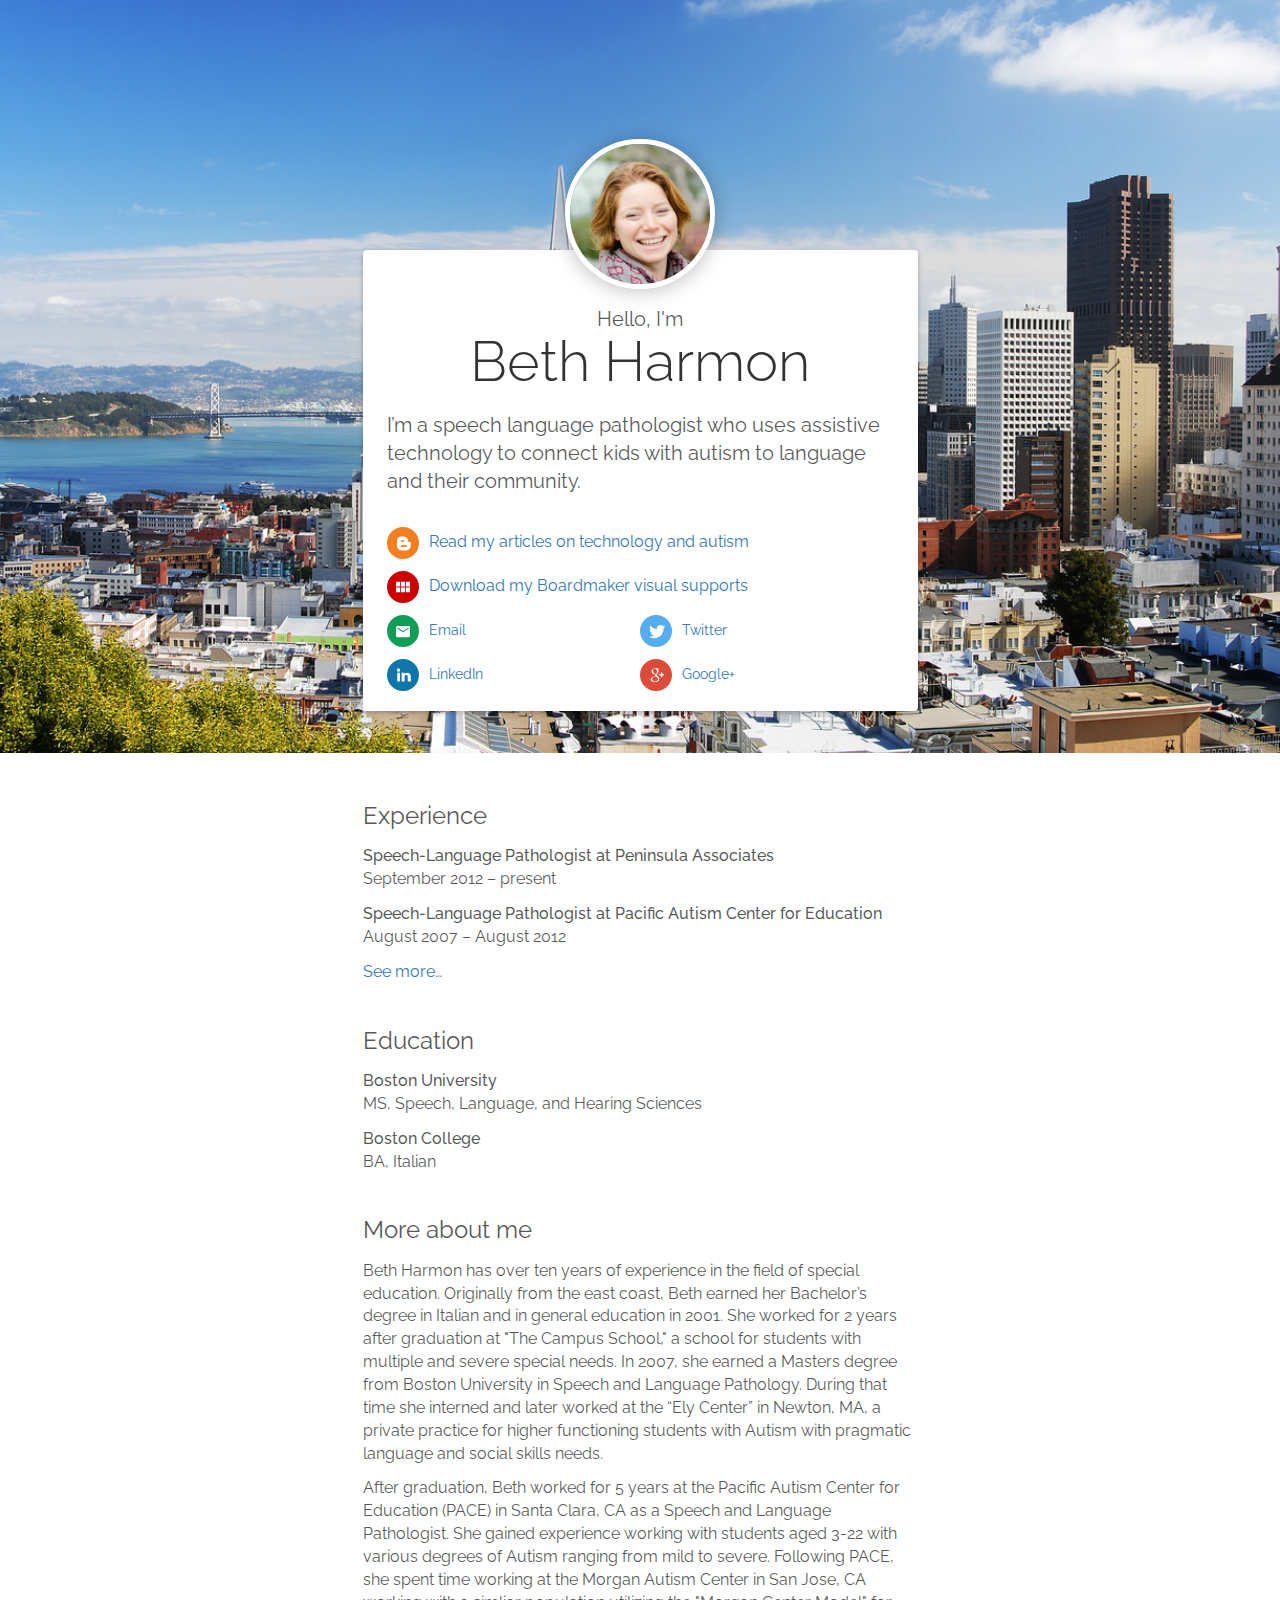
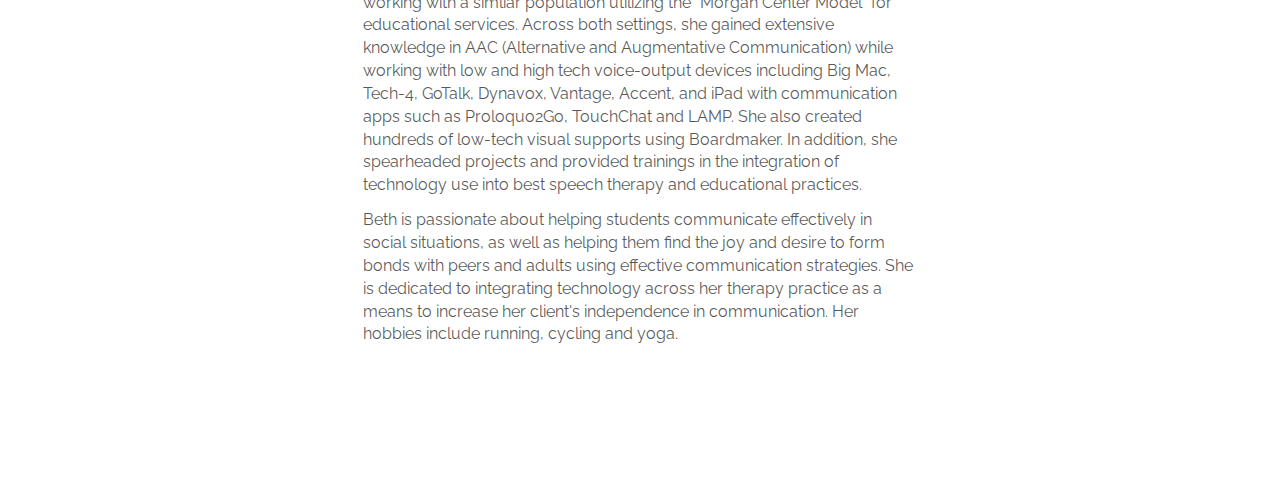
==== index.html @ adaf6c37 "First pages commit" ====
<!DOCTYPE html>
<html lang="en">
  <head>
    <meta charset="utf-8">
    <meta http-equiv="X-UA-Compatible" content="IE=edge">
    <meta name="viewport" content="width=device-width, initial-scale=1">
    <title>Beth Harmon</title>

    <!-- Raleway font -->
    <link href='http://fonts.googleapis.com/css?family=Raleway:400,300,500' rel='stylesheet' type='text/css'>

    <!-- Bootstrap CSS -->
    <link rel="stylesheet" href="https://netdna.bootstrapcdn.com/bootstrap/3.1.1/css/bootstrap.min.css">

    <link rel="stylesheet" href="harmon.css">

    <!-- HTML5 Shim and Respond.js IE8 support of HTML5 elements and media queries -->
    <!-- WARNING: Respond.js doesn't work if you view the page via file:// -->
    <!--[if lt IE 9]>
      <script src="https://oss.maxcdn.com/libs/html5shiv/3.7.0/html5shiv.js"></script>
      <script src="https://oss.maxcdn.com/libs/respond.js/1.4.2/respond.min.js"></script>
    <![endif]-->
  </head>
  <body>
    <div id="jumbotron">
      <div class="container">
        <div class="row">
          <div class="col-sm-8 col-sm-offset-2 col-md-6 col-md-offset-3">
            <div class="card">
              <div id="profile">
                <img src="img/profile.jpg">
              </div>

              <h1>
                <small>Hello, I'm</small>
                Beth Harmon
              </h1>

              <div class="space"></div>

              <p class="lead">
                I’m a speech language pathologist who uses assistive technology to
                connect kids with autism to language and their community.
              </p>

              <div class="space"></div>

              <p>
                <img src="img/icon-blogger.svg" style="height:32px;margin-right:6px;">
                <a href="http://syncupautism.blogspot.com/">Read my articles on technology and autism</a>
              </p>

              <p>
                <img src="img/icon-boardmaker.svg" style="height:32px;margin-right:6px;">
                <a href="https://www.boardmakerachieve.com/Community/FriendsProfile/156926/Elizabeth-Harmon">
                  Download my Boardmaker visual supports
                </a>
              </p>

              <ul id="action-links">
                <li>
                  <img src="img/icon-email.svg" style="height:32px;margin-right:6px;">
                  <a href="mailto:elizabethharmonslp@gmail.com">
                    Email
                  </a>
                </li>
                <li>
                  <img src="img/icon-twitter.svg" style="height:32px;margin-right:6px;">
                  <a href="https://twitter.com/syncupautism">
                    Twitter
                  </a>
                </li>
                <li>
                  <img src="img/icon-linkedin.svg" style="height:32px;margin-right:6px;">
                  <a href="http://www.linkedin.com/in/bethharmon">
                    LinkedIn
                  </a>
                </li>
                <li>
                  <img src="img/icon-gplus.svg" style="height:32px;margin-right:6px;">
                  <a href="https://plus.google.com/118134547876690070077/posts">
                    Google+
                  </a>
                </li>
              </ul>
            </div>
          </div>
        </div>

      </div>
    </div>

    <div class="container">

      <div class="row">
        <div class="col-md-6 col-md-offset-3">
          <h2>Experience</h2>
          <p>
            <strong>Speech-Language Pathologist at Peninsula Associates</strong><br>
            September 2012 &ndash; present
          </p>
          <p>
            <strong>Speech-Language Pathologist at Pacific Autism Center for Education</strong><br>
            August 2007 &ndash; August 2012
          </p>
          <p>
            <a href="http://www.linkedin.com/in/bethharmon#profile-experience">See more&hellip;</a>
          </p>
        </div>
      </div>

      <div class="space"></div>

      <div class="row">
        <div class="col-md-6 col-md-offset-3">
          <h2>Education</h2>
          <p>
            <strong>Boston University</strong><br>
            MS, Speech, Language, and Hearing Sciences
          </p>
          <p>
            <strong>Boston College</strong><br>
            BA, Italian
          </p>
        </div>
      </div>

      <div class="space"></div>

      <div class="row">
        <div class="col-md-6 col-md-offset-3">
          <h2>More about me</h2>
          <p>
            Beth Harmon has over ten years of experience in the field of special education.  Originally from the east coast, Beth earned her Bachelor’s degree in Italian and in general education in 2001. She worked for 2 years after graduation at "The Campus School," a school for students with multiple and severe special needs.  In 2007, she earned a Masters degree from Boston University in Speech and Language Pathology. During that time she interned and later worked at the “Ely Center” in Newton, MA, a private practice for higher functioning students with Autism with pragmatic language and social skills needs.
          </p>
          <p>
            After graduation, Beth worked for 5 years at the Pacific Autism Center for Education (PACE) in Santa Clara, CA as a Speech and Language Pathologist. She gained experience working with students aged 3-22 with various degrees of Autism ranging from mild to severe. Following PACE, she spent time working at the Morgan Autism Center in San Jose, CA working with a simliar population utilizing the "Morgan Center Model" for educational services. Across both settings, she gained extensive knowledge in AAC (Alternative and Augmentative Communication) while working with low and high tech voice-output devices including Big Mac, Tech-4, GoTalk, Dynavox, Vantage, Accent, and iPad with communication apps such as Proloquo2Go, TouchChat and LAMP.  She also created hundreds of low-tech visual supports using Boardmaker. In addition, she spearheaded projects and provided trainings in the integration of technology use into best speech therapy and educational practices.
          </p>
          <p>
            Beth is passionate about helping students communicate effectively in social situations, as well as helping them find the joy and desire to form bonds with peers and adults using effective communication strategies. She is dedicated to integrating technology across her therapy practice as a means to increase her client's independence in communication. Her hobbies include running, cycling and yoga.
          </p>
        </div>
      </div>
    </div>

    <!-- jQuery -->
    <script src="https://ajax.googleapis.com/ajax/libs/jquery/1.11.0/jquery.min.js"></script>
    <!-- Bootstrap JS -->
    <script src="https://netdna.bootstrapcdn.com/bootstrap/3.1.1/js/bootstrap.min.js"></script>
  </body>
</html>
---- harmon.css ----
html, body {
  padding-bottom:64px;
  font-family:'Raleway', 'Helvetica Neue', Helvetica, Arial, sans-serif;
}

/****************
 ** Typography **
 ****************/

h1 {
  margin-top:0;
  text-align:center;
  line-height:56px;
  font-size:56px;
  font-weight:300;
  color:rgba(0,0,0,0.80);
}
  h1 small {
    display:block;
    line-height:28px;
    font-size:20px;
    font-weight:400;
    color:rgba(0,0,0,0.67);
  }
h2 {
  margin-bottom:16px;
  font-size:24px;
  font-weight:400;
  color:rgba(0,0,0,0.67);
}
p {
  margin:0 0 12px;
  font-size:16px;
  font-weight:400;
  color:rgba(0,0,0,0.67);
}
  p.lead {
    font-size:20px;
    font-weight:400;
    color:rgba(0,0,0,0.67);
  }
strong {
  font-weight:500;
}
div.space {
  height:12px;
}

/**************
 ** Elements **
 **************/

.card {
  margin-bottom:12px;
  padding:24px 24px 8px;
  border-radius:4px;
  background-color:#fff;
  box-shadow:0 2px 5px rgba(0,0,0,0.25);
}

#jumbotron {
  padding:250px 0 30px;
  margin-bottom:30px;
  background:url(../img/skyline-incursion.jpg);
  background-size:cover;
  background-repeat:no-repeat;
  background-position:center center;
}

#profile {
  margin:-135px auto 16px;
  width:150px;
  height:150px;
  border-radius:75px;
  overflow:hidden;
  border:5px solid #fff;
  box-shadow:0 2px 20px rgba(0,0,0,0.25);
}
  #profile > img {
    width:100%;
  }
#action-links {
  margin:0;
  padding:0;
  list-style:none;
  overflow:hidden;
}
  #action-links > li {
    float:left;
    padding-bottom:12px;
    width:50%;
    white-space:nowrap;
  }
  #action-links > li > a > img {
    margin-right:10px;
    width:36px;
  }
  #action-links > li > a:hover > img {
    border-radius:18px;
    box-shadow:0 2px 10px rgba(0,0,0,0.25);
  }


/* Medium devices (desktops, 992px and up) */
@media(min-width: 992px) {
}
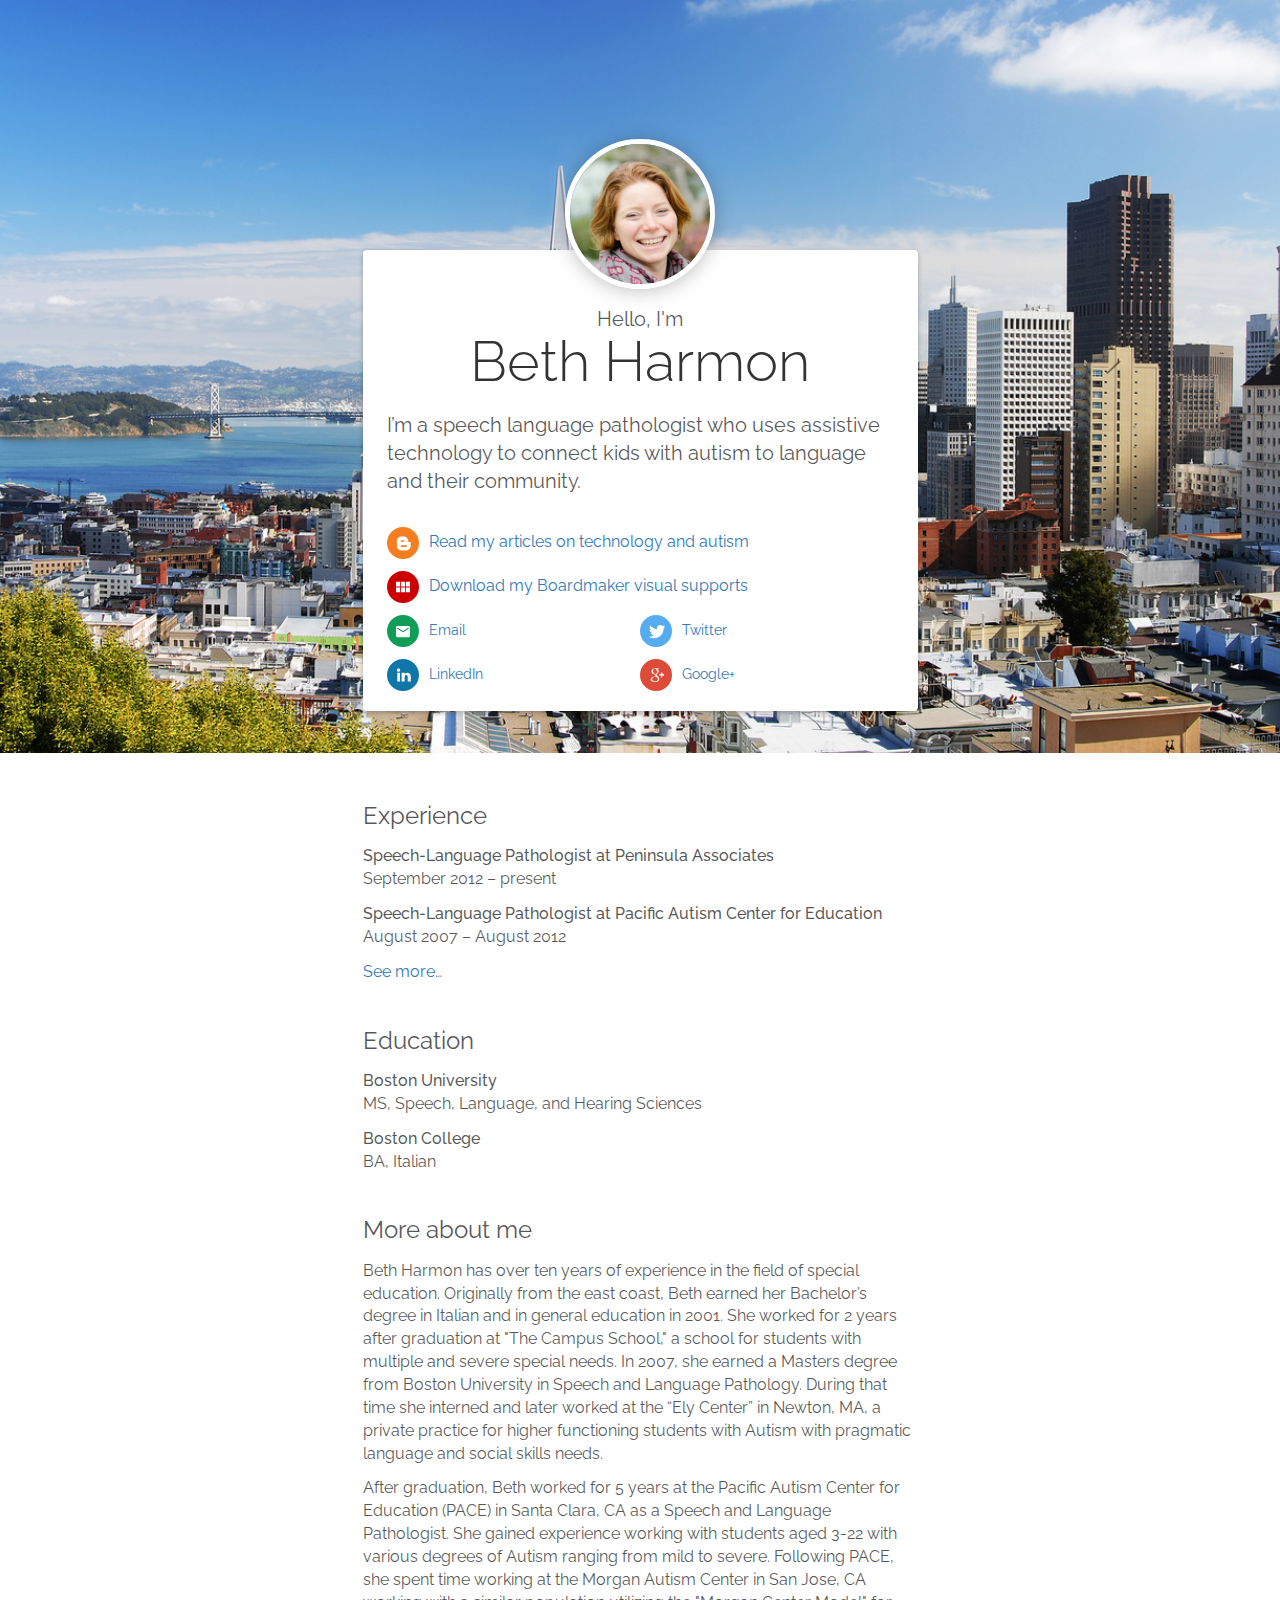
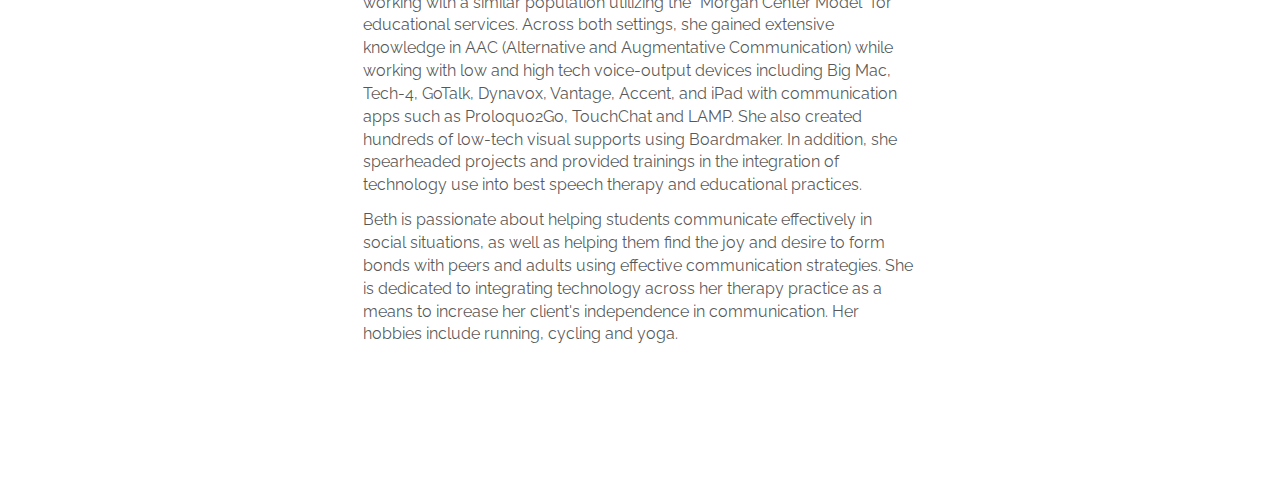
==== commit 1b65220a: "Fixed typo: 'simliar' to 'similar'" ====
--- a/index.html
+++ b/index.html
@@ -12,7 +12,7 @@
     <!-- Bootstrap CSS -->
     <link rel="stylesheet" href="https://netdna.bootstrapcdn.com/bootstrap/3.1.1/css/bootstrap.min.css">
 
-    <link rel="stylesheet" href="harmon.css">
+    <link rel="stylesheet" href="css/harmon.css">
 
     <!-- HTML5 Shim and Respond.js IE8 support of HTML5 elements and media queries -->
     <!-- WARNING: Respond.js doesn't work if you view the page via file:// -->
@@ -134,7 +134,7 @@
             Beth Harmon has over ten years of experience in the field of special education.  Originally from the east coast, Beth earned her Bachelor’s degree in Italian and in general education in 2001. She worked for 2 years after graduation at "The Campus School," a school for students with multiple and severe special needs.  In 2007, she earned a Masters degree from Boston University in Speech and Language Pathology. During that time she interned and later worked at the “Ely Center” in Newton, MA, a private practice for higher functioning students with Autism with pragmatic language and social skills needs.
           </p>
           <p>
-            After graduation, Beth worked for 5 years at the Pacific Autism Center for Education (PACE) in Santa Clara, CA as a Speech and Language Pathologist. She gained experience working with students aged 3-22 with various degrees of Autism ranging from mild to severe. Following PACE, she spent time working at the Morgan Autism Center in San Jose, CA working with a simliar population utilizing the "Morgan Center Model" for educational services. Across both settings, she gained extensive knowledge in AAC (Alternative and Augmentative Communication) while working with low and high tech voice-output devices including Big Mac, Tech-4, GoTalk, Dynavox, Vantage, Accent, and iPad with communication apps such as Proloquo2Go, TouchChat and LAMP.  She also created hundreds of low-tech visual supports using Boardmaker. In addition, she spearheaded projects and provided trainings in the integration of technology use into best speech therapy and educational practices.
+            After graduation, Beth worked for 5 years at the Pacific Autism Center for Education (PACE) in Santa Clara, CA as a Speech and Language Pathologist. She gained experience working with students aged 3-22 with various degrees of Autism ranging from mild to severe. Following PACE, she spent time working at the Morgan Autism Center in San Jose, CA working with a similar population utilizing the "Morgan Center Model" for educational services. Across both settings, she gained extensive knowledge in AAC (Alternative and Augmentative Communication) while working with low and high tech voice-output devices including Big Mac, Tech-4, GoTalk, Dynavox, Vantage, Accent, and iPad with communication apps such as Proloquo2Go, TouchChat and LAMP.  She also created hundreds of low-tech visual supports using Boardmaker. In addition, she spearheaded projects and provided trainings in the integration of technology use into best speech therapy and educational practices.
           </p>
           <p>
             Beth is passionate about helping students communicate effectively in social situations, as well as helping them find the joy and desire to form bonds with peers and adults using effective communication strategies. She is dedicated to integrating technology across her therapy practice as a means to increase her client's independence in communication. Her hobbies include running, cycling and yoga.
--- a/css/harmon.css
+++ b/css/harmon.css
@@ -0,0 +1,106 @@
+html, body {
+  padding-bottom:64px;
+  font-family:'Raleway', 'Helvetica Neue', Helvetica, Arial, sans-serif;
+}
+
+/****************
+ ** Typography **
+ ****************/
+
+h1 {
+  margin-top:0;
+  text-align:center;
+  line-height:56px;
+  font-size:56px;
+  font-weight:300;
+  color:rgba(0,0,0,0.80);
+}
+  h1 small {
+    display:block;
+    line-height:28px;
+    font-size:20px;
+    font-weight:400;
+    color:rgba(0,0,0,0.67);
+  }
+h2 {
+  margin-bottom:16px;
+  font-size:24px;
+  font-weight:400;
+  color:rgba(0,0,0,0.67);
+}
+p {
+  margin:0 0 12px;
+  font-size:16px;
+  font-weight:400;
+  color:rgba(0,0,0,0.67);
+}
+  p.lead {
+    font-size:20px;
+    font-weight:400;
+    color:rgba(0,0,0,0.67);
+  }
+strong {
+  font-weight:500;
+}
+div.space {
+  height:12px;
+}
+
+/**************
+ ** Elements **
+ **************/
+
+.card {
+  margin-bottom:12px;
+  padding:24px 24px 8px;
+  border-radius:4px;
+  background-color:#fff;
+  box-shadow:0 2px 5px rgba(0,0,0,0.25);
+}
+
+#jumbotron {
+  padding:250px 0 30px;
+  margin-bottom:30px;
+  background:url(../img/skyline-incursion.jpg);
+  background-size:cover;
+  background-repeat:no-repeat;
+  background-position:center center;
+}
+
+#profile {
+  margin:-135px auto 16px;
+  width:150px;
+  height:150px;
+  border-radius:75px;
+  overflow:hidden;
+  border:5px solid #fff;
+  box-shadow:0 2px 20px rgba(0,0,0,0.25);
+}
+  #profile > img {
+    width:100%;
+  }
+#action-links {
+  margin:0;
+  padding:0;
+  list-style:none;
+  overflow:hidden;
+}
+  #action-links > li {
+    float:left;
+    padding-bottom:12px;
+    width:50%;
+    white-space:nowrap;
+  }
+  #action-links > li > a > img {
+    margin-right:10px;
+    width:36px;
+  }
+  #action-links > li > a:hover > img {
+    border-radius:18px;
+    box-shadow:0 2px 10px rgba(0,0,0,0.25);
+  }
+
+
+/* Medium devices (desktops, 992px and up) */
+@media(min-width: 992px) {
+}
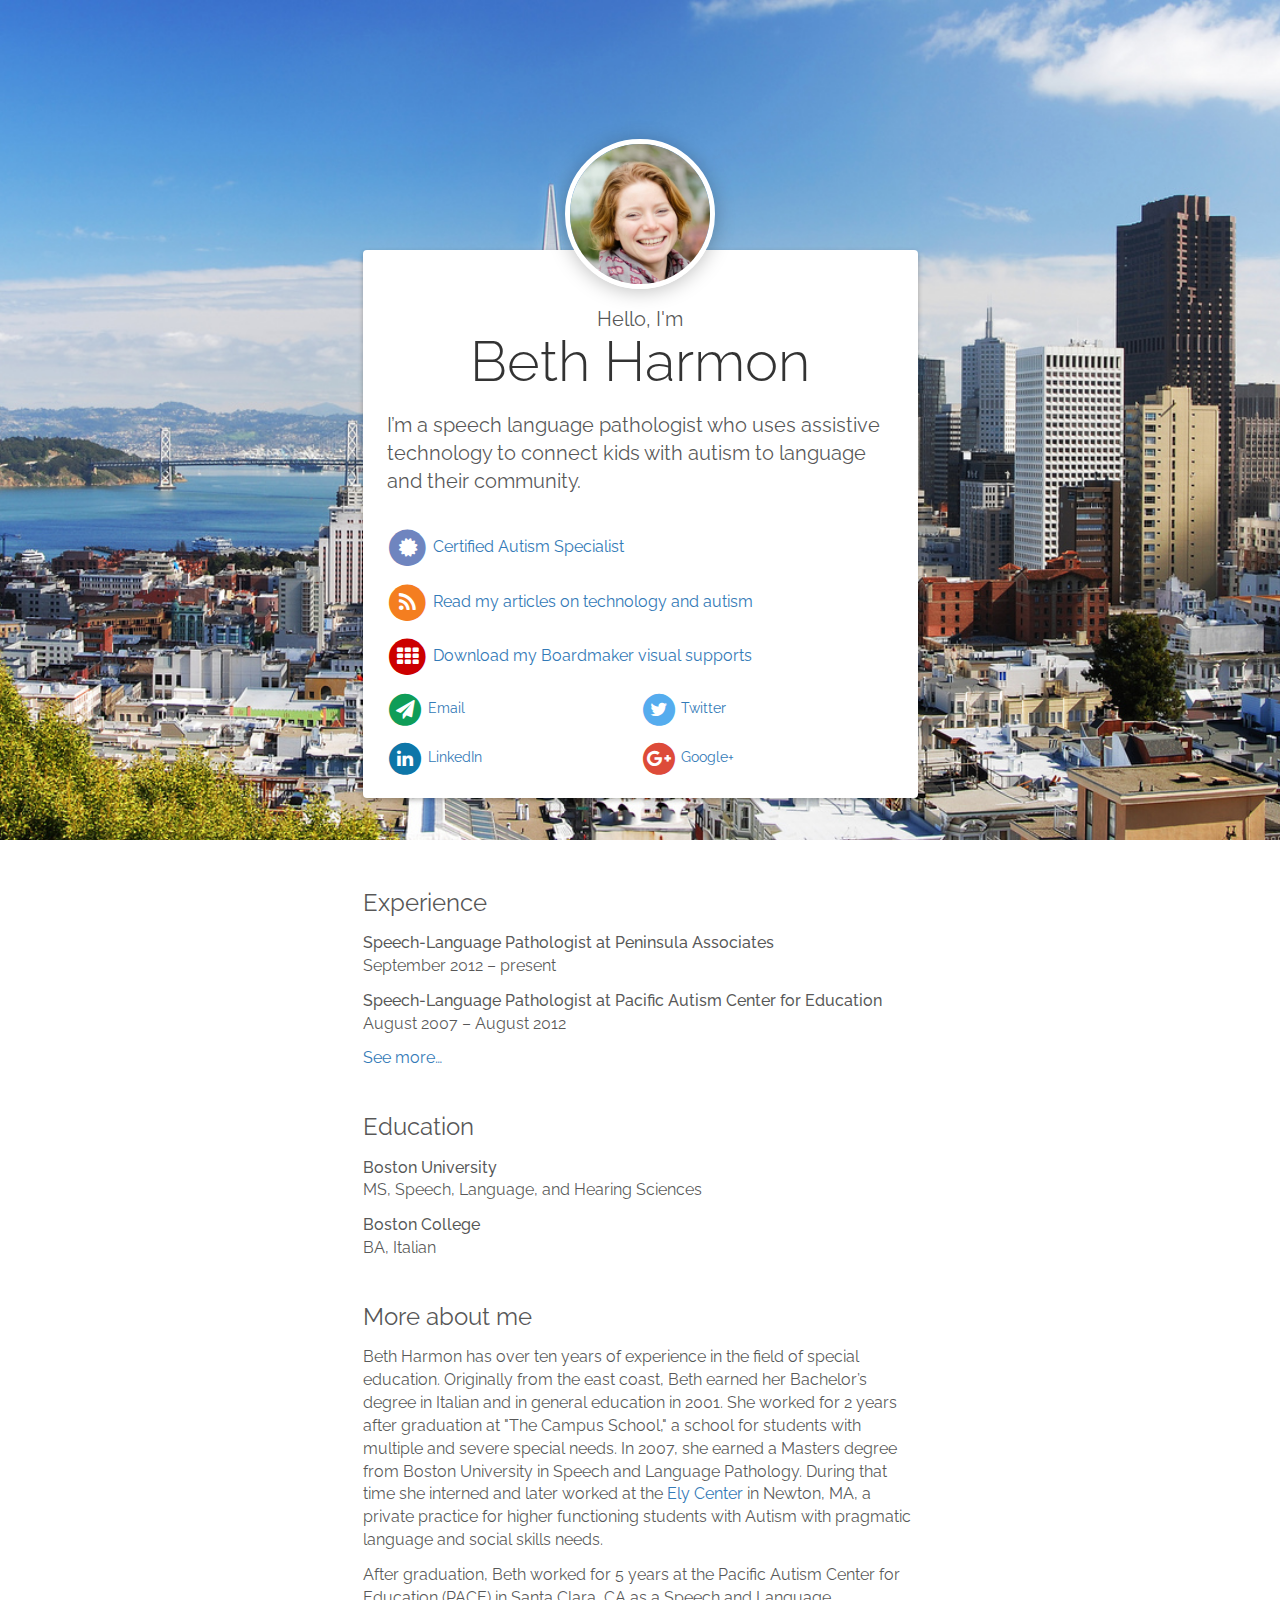
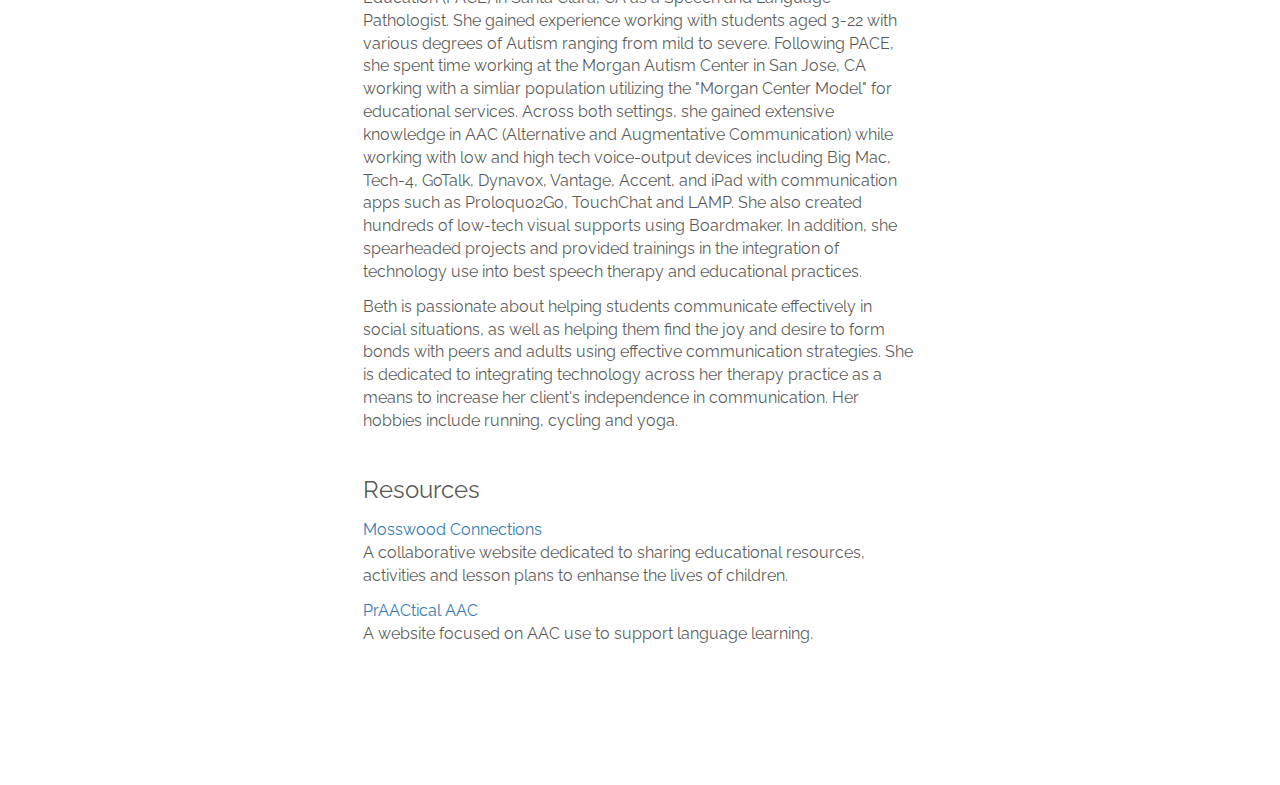
==== commit a5b67ca1: "Replaced SVG icons with Font Awesome icons. Added links to resources" ====
--- a/index.html
+++ b/index.html
@@ -8,6 +8,9 @@
 
     <!-- Raleway font -->
     <link href='http://fonts.googleapis.com/css?family=Raleway:400,300,500' rel='stylesheet' type='text/css'>
+
+    <!-- Font Awesome -->
+    <link href="//maxcdn.bootstrapcdn.com/font-awesome/4.2.0/css/font-awesome.min.css" rel="stylesheet">
 
     <!-- Bootstrap CSS -->
     <link rel="stylesheet" href="https://netdna.bootstrapcdn.com/bootstrap/3.1.1/css/bootstrap.min.css">
@@ -46,12 +49,29 @@
               <div class="space"></div>
 
               <p>
-                <img src="img/icon-blogger.svg" style="height:32px;margin-right:6px;">
+                <span class="fa-stack fa-lg">
+                  <i class="fa fa-circle fa-stack-2x" style="color:#6f85bf"></i>
+                  <i class="fa fa-certificate fa-stack-1x fa-inverse"></i>
+                </span>
+                <!-- <img src="img/icon-blogger.svg" style="height:32px;margin-right:6px;">  -->
+                <a href="/docs/cas.pdf">Certified Autism Specialist</a>
+              </p>
+              
+              <p>
+                <span class="fa-stack fa-lg">
+                  <i class="fa fa-circle fa-stack-2x" style="color:#F47E20"></i>
+                  <i class="fa fa-rss fa-stack-1x fa-inverse"></i>
+                </span>
+                <!-- <img src="img/icon-blogger.svg" style="height:32px;margin-right:6px;">  -->
                 <a href="http://syncupautism.blogspot.com/">Read my articles on technology and autism</a>
               </p>
 
               <p>
-                <img src="img/icon-boardmaker.svg" style="height:32px;margin-right:6px;">
+                <span class="fa-stack fa-lg">
+                  <i class="fa fa-circle fa-stack-2x" style="color:#CC0000"></i>
+                  <i class="fa fa-th fa-stack-1x fa-inverse"></i>
+                </span>
+                <!-- <img src="img/icon-boardmaker.svg" style="height:32px;margin-right:6px;"> -->
                 <a href="https://www.boardmakerachieve.com/Community/FriendsProfile/156926/Elizabeth-Harmon">
                   Download my Boardmaker visual supports
                 </a>
@@ -59,25 +79,41 @@
 
               <ul id="action-links">
                 <li>
-                  <img src="img/icon-email.svg" style="height:32px;margin-right:6px;">
+                  <span class="fa-stack fa-lg">
+                    <i class="fa fa-circle fa-stack-2x" style="color:#0F9D58"></i>
+                    <i class="fa fa-send fa-stack-1x fa-inverse"></i>
+                  </span>
+                  <!-- <img src="img/icon-email.svg" style="height:32px;margin-right:6px;"> -->
                   <a href="mailto:elizabethharmonslp@gmail.com">
                     Email
                   </a>
                 </li>
                 <li>
-                  <img src="img/icon-twitter.svg" style="height:32px;margin-right:6px;">
+                  <span class="fa-stack fa-lg">
+                    <i class="fa fa-circle fa-stack-2x" style="color:#55ACEE"></i>
+                    <i class="fa fa-twitter fa-stack-1x fa-inverse"></i>
+                  </span>
+                  <!-- <img src="img/icon-twitter.svg" style="height:32px;margin-right:6px;"> -->
                   <a href="https://twitter.com/syncupautism">
                     Twitter
                   </a>
                 </li>
                 <li>
-                  <img src="img/icon-linkedin.svg" style="height:32px;margin-right:6px;">
+                  <span class="fa-stack fa-lg">
+                    <i class="fa fa-circle fa-stack-2x" style="color:#0E76A8"></i>
+                    <i class="fa fa-linkedin fa-stack-1x fa-inverse"></i>
+                  </span>
+                  <!-- <img src="img/icon-linkedin.svg" style="height:32px;margin-right:6px;"> -->
                   <a href="http://www.linkedin.com/in/bethharmon">
                     LinkedIn
                   </a>
                 </li>
                 <li>
-                  <img src="img/icon-gplus.svg" style="height:32px;margin-right:6px;">
+                  <span class="fa-stack fa-lg">
+                    <i class="fa fa-circle fa-stack-2x" style="color:#DD4B39"></i>
+                    <i class="fa fa-google-plus fa-stack-1x fa-inverse"></i>
+                  </span>
+                  <!-- <img src="img/icon-gplus.svg" style="height:32px;margin-right:6px;"> -->
                   <a href="https://plus.google.com/118134547876690070077/posts">
                     Google+
                   </a>
@@ -106,13 +142,9 @@
           <p>
             <a href="http://www.linkedin.com/in/bethharmon#profile-experience">See more&hellip;</a>
           </p>
-        </div>
-      </div>
 
-      <div class="space"></div>
+          <div class="space"></div>
 
-      <div class="row">
-        <div class="col-md-6 col-md-offset-3">
           <h2>Education</h2>
           <p>
             <strong>Boston University</strong><br>
@@ -122,23 +154,38 @@
             <strong>Boston College</strong><br>
             BA, Italian
           </p>
-        </div>
-      </div>
 
-      <div class="space"></div>
+          <div class="space"></div>
 
-      <div class="row">
-        <div class="col-md-6 col-md-offset-3">
           <h2>More about me</h2>
           <p>
-            Beth Harmon has over ten years of experience in the field of special education.  Originally from the east coast, Beth earned her Bachelor’s degree in Italian and in general education in 2001. She worked for 2 years after graduation at "The Campus School," a school for students with multiple and severe special needs.  In 2007, she earned a Masters degree from Boston University in Speech and Language Pathology. During that time she interned and later worked at the “Ely Center” in Newton, MA, a private practice for higher functioning students with Autism with pragmatic language and social skills needs.
+            Beth Harmon has over ten years of experience in the field of special education.  Originally from the east coast, Beth earned her Bachelor’s degree in Italian and in general education in 2001. She worked for 2 years after graduation at "The Campus School," a school for students with multiple and severe special needs. In 2007, she earned a Masters degree from Boston University in Speech and Language Pathology. During that time she interned and later worked at the 
+            <a href="http://elycenter.com/">Ely Center</a> in Newton, MA, a private practice for higher functioning students with Autism with pragmatic language and social skills needs.
           </p>
           <p>
-            After graduation, Beth worked for 5 years at the Pacific Autism Center for Education (PACE) in Santa Clara, CA as a Speech and Language Pathologist. She gained experience working with students aged 3-22 with various degrees of Autism ranging from mild to severe. Following PACE, she spent time working at the Morgan Autism Center in San Jose, CA working with a similar population utilizing the "Morgan Center Model" for educational services. Across both settings, she gained extensive knowledge in AAC (Alternative and Augmentative Communication) while working with low and high tech voice-output devices including Big Mac, Tech-4, GoTalk, Dynavox, Vantage, Accent, and iPad with communication apps such as Proloquo2Go, TouchChat and LAMP.  She also created hundreds of low-tech visual supports using Boardmaker. In addition, she spearheaded projects and provided trainings in the integration of technology use into best speech therapy and educational practices.
+            After graduation, Beth worked for 5 years at the Pacific Autism Center for Education (PACE) in Santa Clara, CA as a Speech and Language Pathologist. She gained experience working with students aged 3-22 with various degrees of Autism ranging from mild to severe. Following PACE, she spent time working at the Morgan Autism Center in San Jose, CA working with a simliar population utilizing the "Morgan Center Model" for educational services. Across both settings, she gained extensive knowledge in AAC (Alternative and Augmentative Communication) while working with low and high tech voice-output devices including Big Mac, Tech-4, GoTalk, Dynavox, Vantage, Accent, and iPad with communication apps such as Proloquo2Go, TouchChat and LAMP.  She also created hundreds of low-tech visual supports using Boardmaker. In addition, she spearheaded projects and provided trainings in the integration of technology use into best speech therapy and educational practices.
           </p>
           <p>
             Beth is passionate about helping students communicate effectively in social situations, as well as helping them find the joy and desire to form bonds with peers and adults using effective communication strategies. She is dedicated to integrating technology across her therapy practice as a means to increase her client's independence in communication. Her hobbies include running, cycling and yoga.
           </p>
+
+          <div class="space"></div>
+
+          <h2>Resources</h2>
+          
+          <p>
+            <a href="http://mosswoodconnections.com/">
+              Mosswood Connections
+            </a><br>
+            A collaborative website dedicated to sharing educational resources, activities and lesson plans to enhanse the lives of children.
+          </p>
+          <p>
+            <a href="http://praacticalaac.org">
+              PrAACtical AAC
+            </a><br>
+            A website focused on AAC use to support language learning. 
+          </p>
+          </ul>
         </div>
       </div>
     </div>
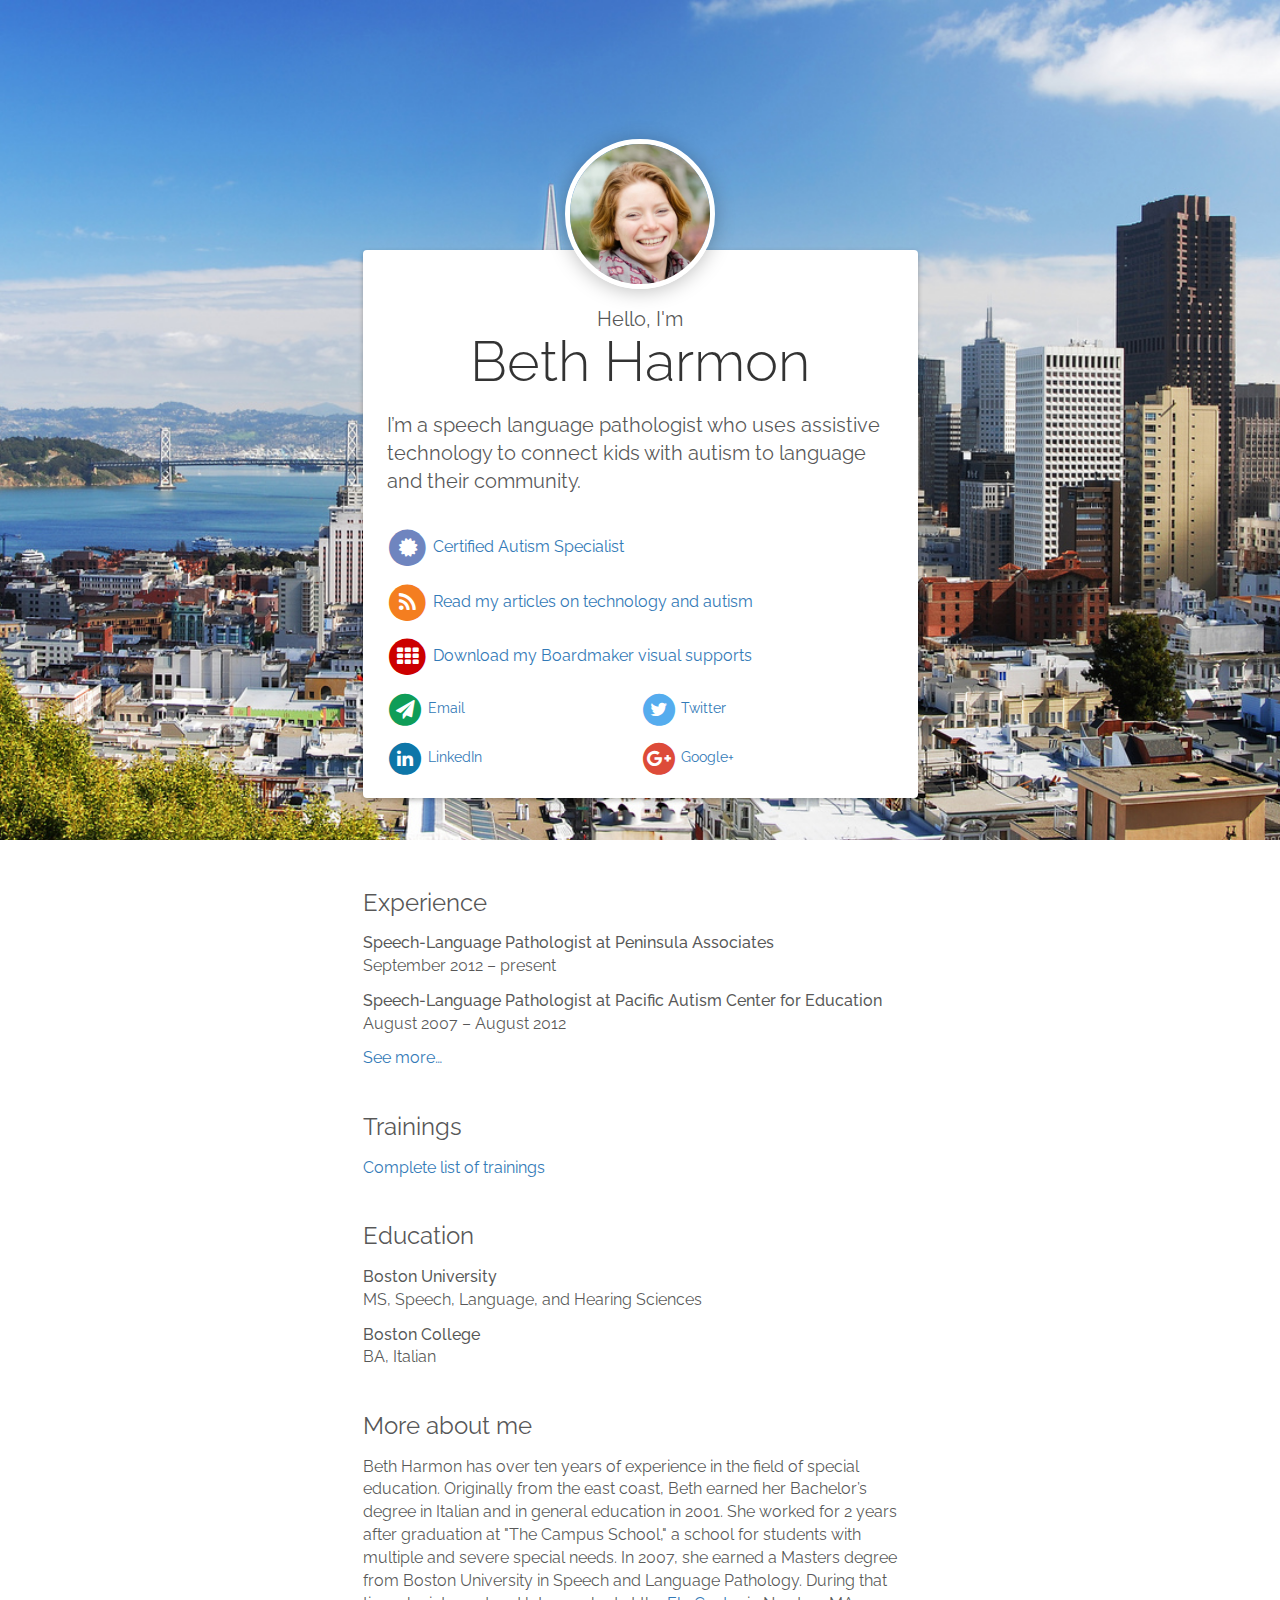
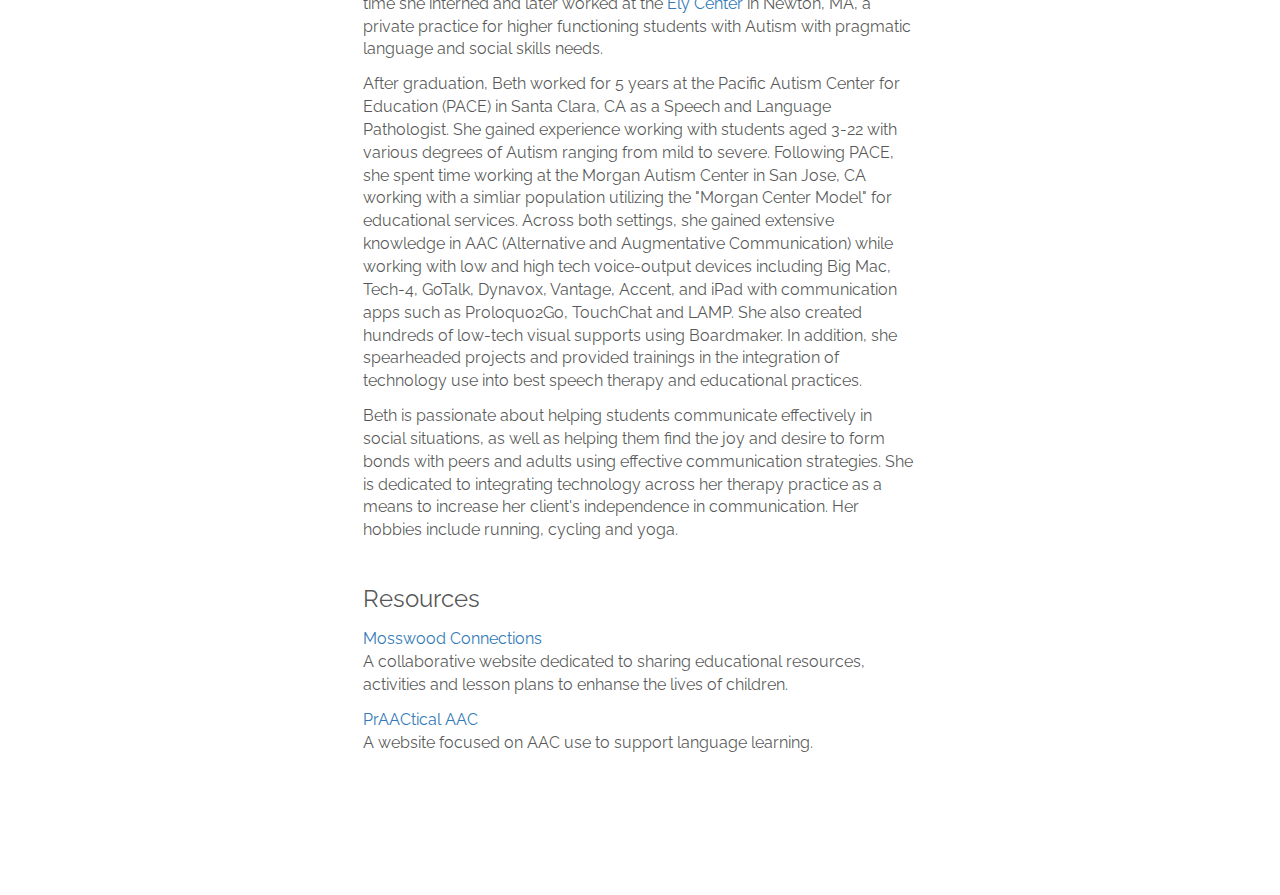
==== commit 345f12b5: "Added link to trainings" ====
--- a/index.html
+++ b/index.html
@@ -145,6 +145,15 @@
 
           <div class="space"></div>
 
+          <h2>Trainings</h2>
+          <p>
+            <a href="https://docs.google.com/document/d/1yuc5XCSj9H_1bZgAi0JNwrw055PzsFeI38GRDg6Gcpg/edit?usp=sharing">
+              Complete list of trainings
+            </a>
+          </p>
+
+          <div class="space"></div>
+
           <h2>Education</h2>
           <p>
             <strong>Boston University</strong><br>
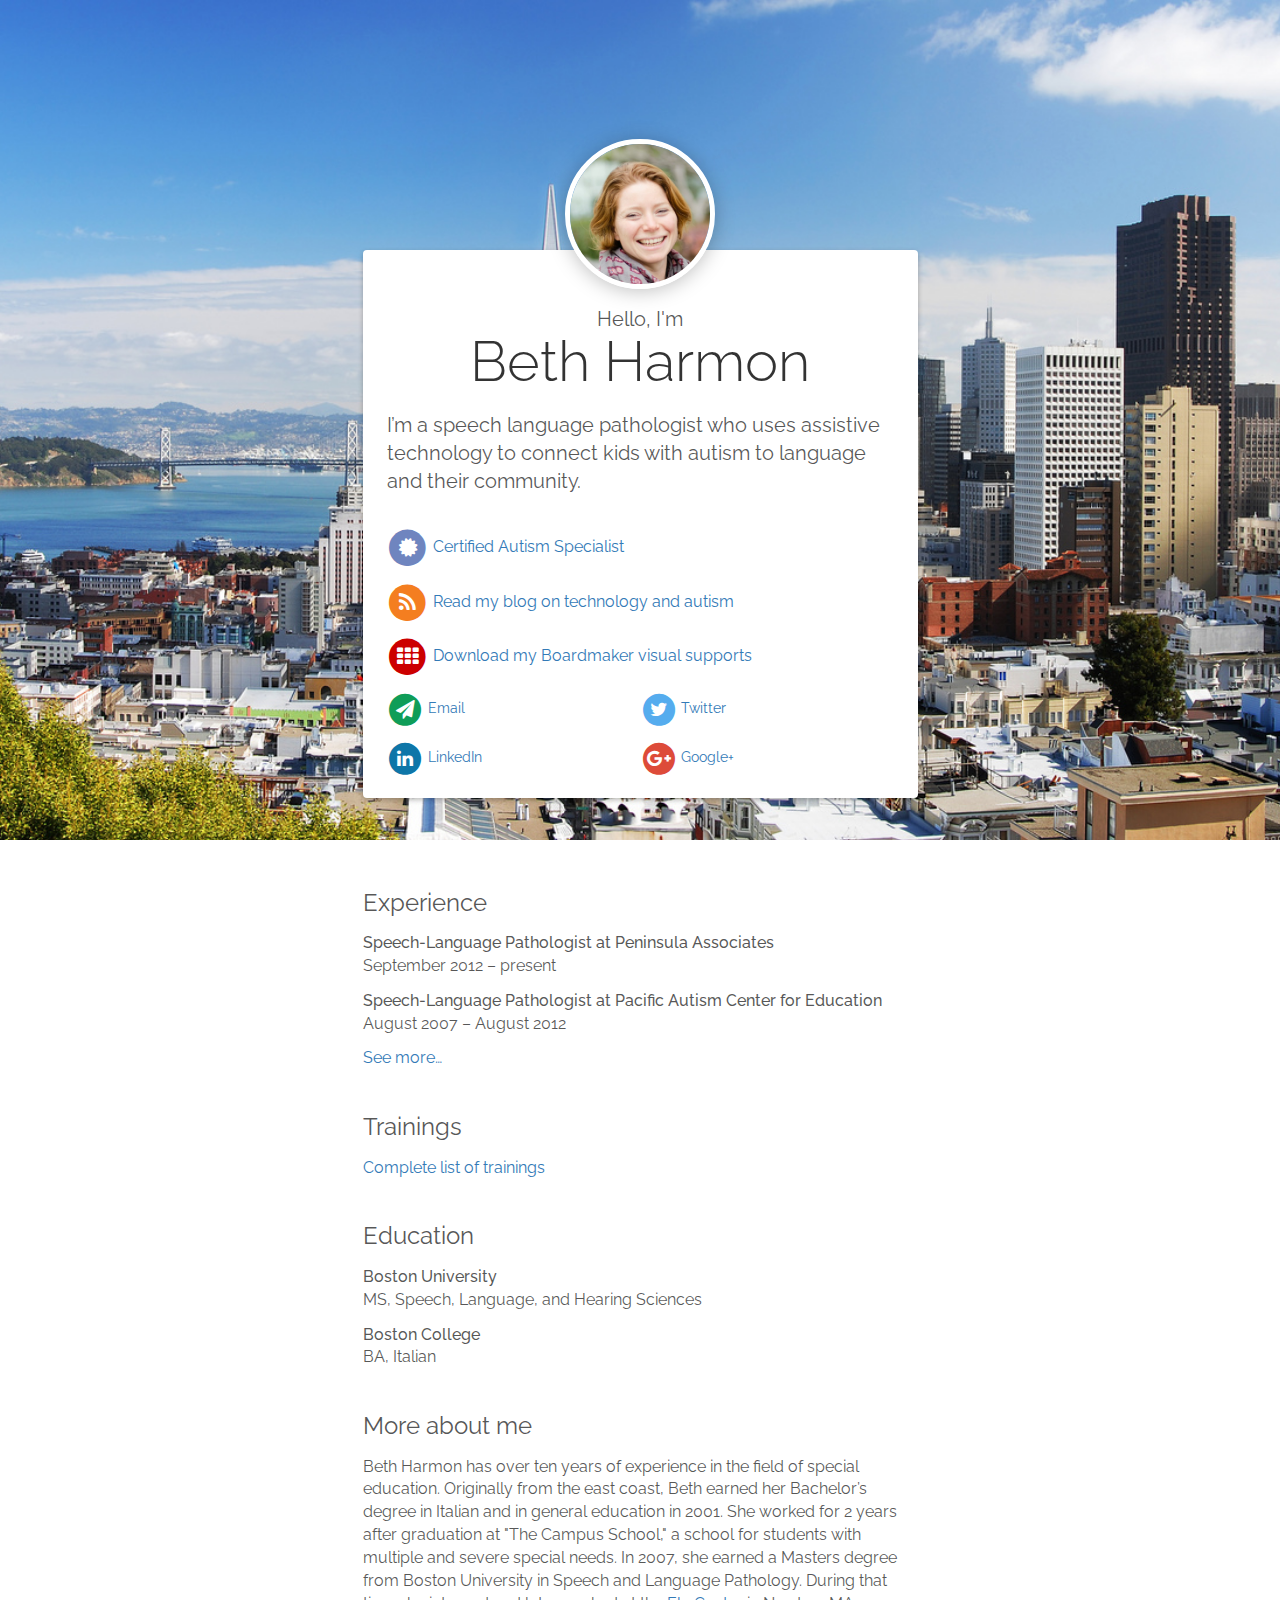
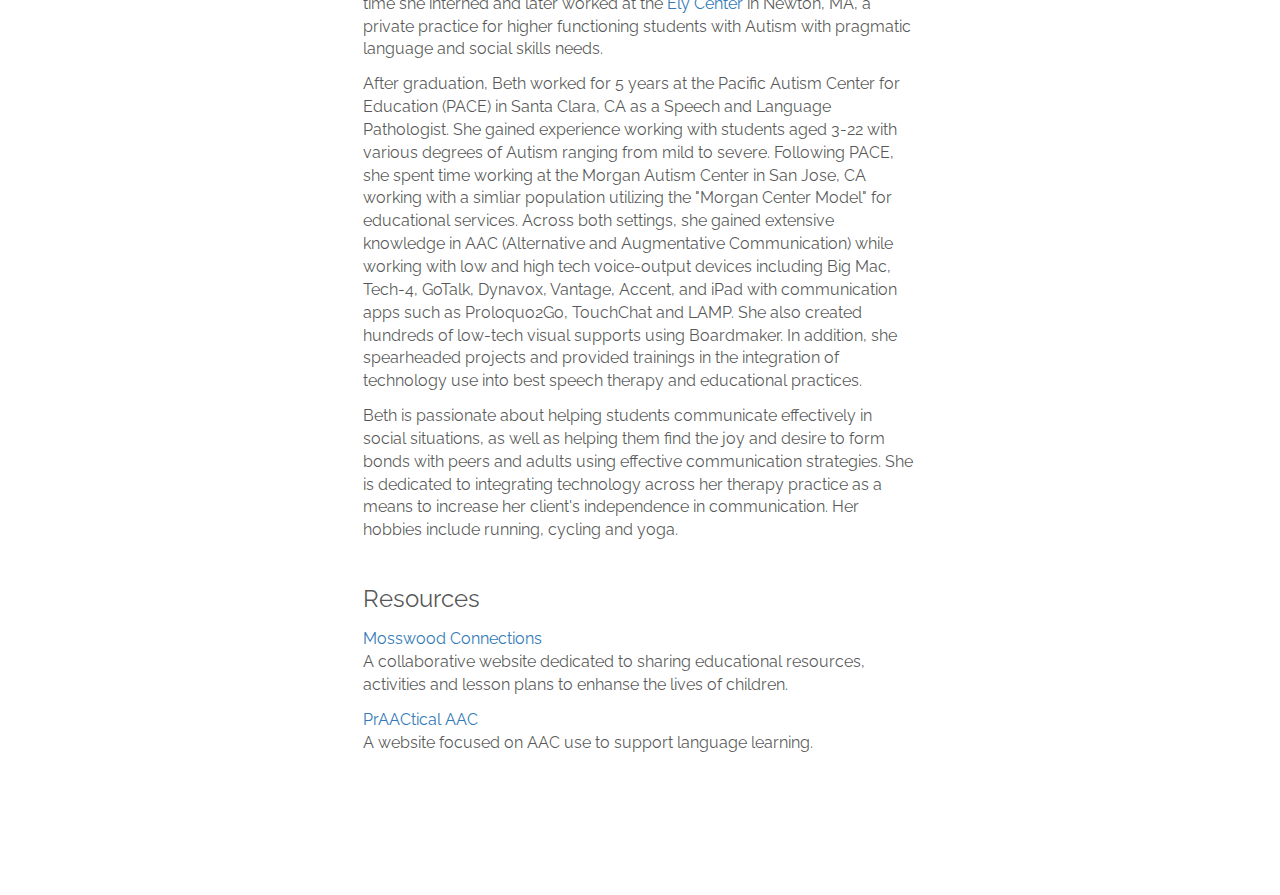
==== commit 48d0094c: "Changed articles to blog" ====
--- a/index.html
+++ b/index.html
@@ -63,7 +63,7 @@
                   <i class="fa fa-rss fa-stack-1x fa-inverse"></i>
                 </span>
                 <!-- <img src="img/icon-blogger.svg" style="height:32px;margin-right:6px;">  -->
-                <a href="http://syncupautism.blogspot.com/">Read my articles on technology and autism</a>
+                <a href="http://syncupautism.blogspot.com/">Read my blog on technology and autism</a>
               </p>
 
               <p>
